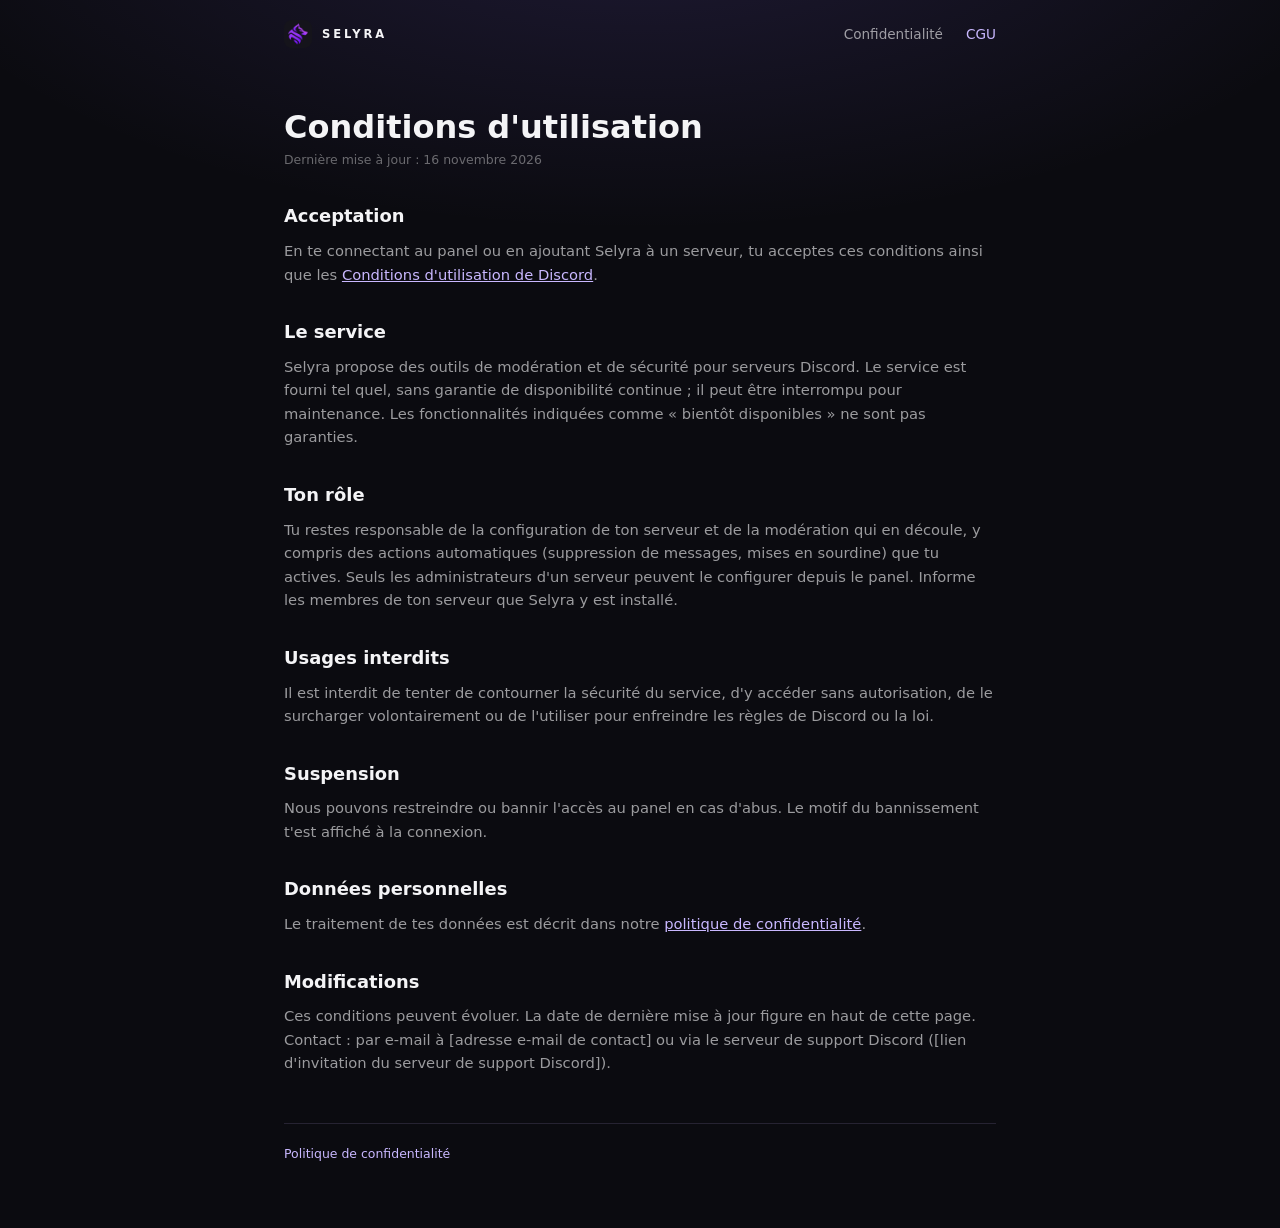
==== terms.html @ 271e82d6 "selyra legal" ====
<!doctype html>
<html lang="fr">
<head>
  <meta charset="utf-8">
  <meta name="viewport" content="width=device-width, initial-scale=1">
  <title>Conditions d'utilisation – Selyra</title>
  <meta name="description" content="Conditions générales d'utilisation de Selyra, bot Discord de modération et de sécurité.">
  <link rel="icon" href="selyra.webp" type="image/webp">
  <link rel="stylesheet" href="style.css">
</head>
<body>
<div class="wrap">
  <header class="topbar">
    <a class="brand" href="index.html"><img src="selyra.webp" alt="">SELYRA</a>
    <nav>
      <a href="privacy.html">Confidentialité</a>
      <a href="terms.html" aria-current="page">CGU</a>
    </nav>
  </header>

  <main>
    <h1>Conditions d'utilisation</h1>
    <p class="updated">Dernière mise à jour : 16 novembre 2026</p>

    <section>
      <h2>Acceptation</h2>
      <p>En te connectant au panel ou en ajoutant Selyra à un serveur, tu acceptes ces conditions ainsi que les <a href="https://discord.com/terms" rel="noopener">Conditions d'utilisation de Discord</a>.</p>
    </section>

    <section>
      <h2>Le service</h2>
      <p>Selyra propose des outils de modération et de sécurité pour serveurs Discord. Le service est fourni tel quel, sans garantie de disponibilité continue ; il peut être interrompu pour maintenance. Les fonctionnalités indiquées comme « bientôt disponibles » ne sont pas garanties.</p>
    </section>

    <section>
      <h2>Ton rôle</h2>
      <p>Tu restes responsable de la configuration de ton serveur et de la modération qui en découle, y compris des actions automatiques (suppression de messages, mises en sourdine) que tu actives. Seuls les administrateurs d'un serveur peuvent le configurer depuis le panel. Informe les membres de ton serveur que Selyra y est installé.</p>
    </section>

    <section>
      <h2>Usages interdits</h2>
      <p>Il est interdit de tenter de contourner la sécurité du service, d'y accéder sans autorisation, de le surcharger volontairement ou de l'utiliser pour enfreindre les règles de Discord ou la loi.</p>
    </section>

    <section>
      <h2>Suspension</h2>
      <p>Nous pouvons restreindre ou bannir l'accès au panel en cas d'abus. Le motif du bannissement t'est affiché à la connexion.</p>
    </section>

    <section>
      <h2>Données personnelles</h2>
      <p>Le traitement de tes données est décrit dans notre <a href="privacy.html">politique de confidentialité</a>.</p>
    </section>

    <section>
      <h2>Modifications</h2>
      <p>Ces conditions peuvent évoluer. La date de dernière mise à jour figure en haut de cette page. Contact : par e-mail à <span data-c="email">[adresse e-mail de contact]</span> ou via le serveur de support Discord (<span data-c="support">[lien d'invitation du serveur de support Discord]</span>).</p>
    </section>
  </main>

  <footer>
    <a href="privacy.html">Politique de confidentialité</a>
  </footer>
</div>
<script src="site.js"></script>
</body>
</html>
---- style.css ----
:root {
  --bg: #0b0b10;
  --bg-card: #12121a;
  --text: #f4f4f6;
  --text-soft: rgba(244, 244, 246, 0.62);
  --text-faint: rgba(244, 244, 246, 0.4);
  --accent: #c9b8ff;
  --border: rgba(201, 184, 255, 0.14);
}

* { box-sizing: border-box; }

html { scroll-behavior: smooth; }

body {
  margin: 0;
  background: radial-gradient(1100px 500px at 50% -120px, rgba(139, 108, 255, 0.16), transparent 70%), var(--bg);
  background-repeat: no-repeat;
  color: var(--text);
  font-family: system-ui, -apple-system, "Segoe UI", Roboto, sans-serif;
  line-height: 1.6;
  min-height: 100vh;
}

.wrap {
  max-width: 760px;
  margin: 0 auto;
  padding: 0 24px 64px;
}

.topbar {
  display: flex;
  align-items: center;
  justify-content: space-between;
  gap: 16px;
  padding: 20px 0;
}

.brand {
  display: flex;
  align-items: center;
  gap: 10px;
  color: var(--text);
  text-decoration: none;
  font-size: 0.72rem;
  letter-spacing: 0.25em;
  font-weight: 600;
}

.brand img {
  width: 28px;
  height: 28px;
  border-radius: 8px;
}

nav a {
  color: var(--text-soft);
  text-decoration: none;
  font-size: 0.85rem;
  margin-left: 18px;
}

nav a:hover,
nav a[aria-current="page"] { color: var(--accent); }

h1 {
  margin: 40px 0 4px;
  font-size: 2rem;
  font-weight: 650;
  line-height: 1.2;
}

.updated {
  margin: 0;
  font-size: 0.78rem;
  color: var(--text-faint);
}

section { margin-top: 32px; }

h2 {
  margin: 0 0 6px;
  font-size: 1.12rem;
  font-weight: 650;
}

p {
  margin: 8px 0 0;
  font-size: 0.92rem;
  color: var(--text-soft);
}

a { color: var(--accent); }

.card {
  background: var(--bg-card);
  border: 1px solid var(--border);
  border-radius: 14px;
  padding: 18px 20px;
}

.home-list {
  display: grid;
  gap: 14px;
  margin-top: 28px;
}

.home-list a.card {
  text-decoration: none;
  color: var(--text);
  transition: border-color 0.15s, transform 0.15s;
}

.home-list a.card:hover {
  border-color: rgba(201, 184, 255, 0.4);
  transform: translateY(-1px);
}

.home-list strong { display: block; font-size: 1.02rem; }
.home-list span { font-size: 0.85rem; color: var(--text-soft); }

footer {
  margin-top: 48px;
  padding-top: 20px;
  border-top: 1px solid var(--border);
  font-size: 0.78rem;
  color: var(--text-faint);
}

footer a { text-decoration: none; }
footer a:hover { text-decoration: underline; }

@media (max-width: 520px) {
  h1 { font-size: 1.6rem; }
  nav a { margin-left: 12px; }
}
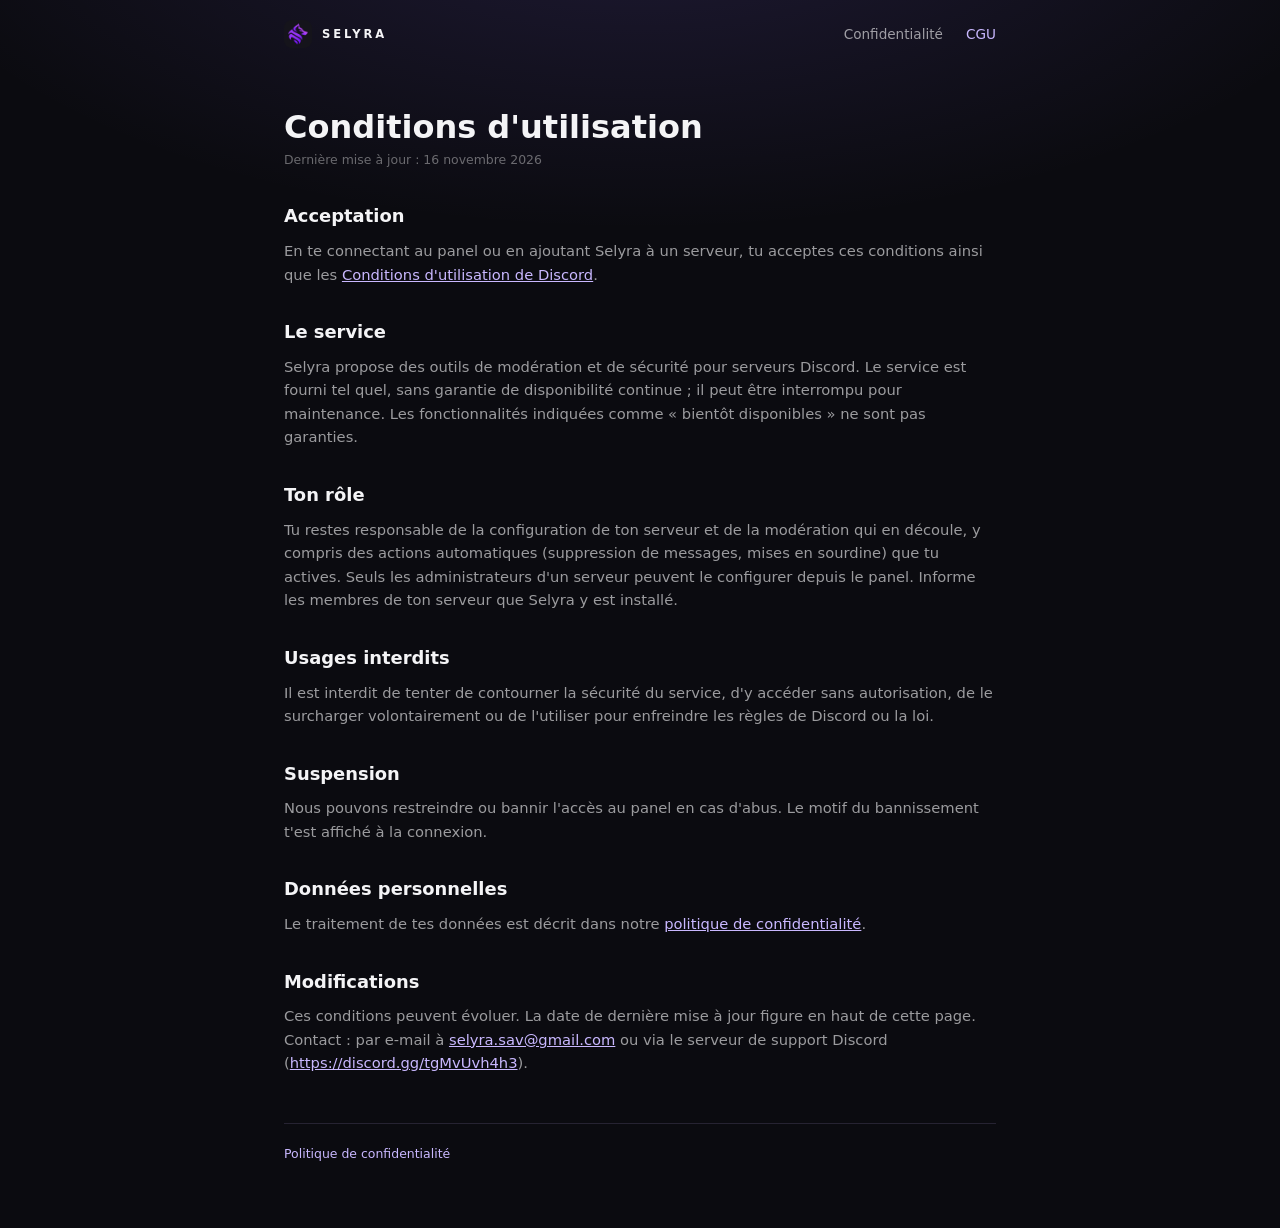
==== commit 080ca363: "modification" ====
--- a/terms.html
+++ b/terms.html
@@ -54,7 +54,7 @@
 
     <section>
       <h2>Modifications</h2>
-      <p>Ces conditions peuvent évoluer. La date de dernière mise à jour figure en haut de cette page. Contact : par e-mail à <span data-c="email">[adresse e-mail de contact]</span> ou via le serveur de support Discord (<span data-c="support">[lien d'invitation du serveur de support Discord]</span>).</p>
+      <p>Ces conditions peuvent évoluer. La date de dernière mise à jour figure en haut de cette page. Contact : par e-mail à <a href="mailto:selyra.sav@gmail.com">selyra.sav@gmail.com</a> ou via le serveur de support Discord (<a href="https://discord.gg/tgMvUvh4h3" rel="noopener">https://discord.gg/tgMvUvh4h3</a>).</p>
     </section>
   </main>
 
@@ -62,6 +62,5 @@
     <a href="privacy.html">Politique de confidentialité</a>
   </footer>
 </div>
-<script src="site.js"></script>
 </body>
 </html>
